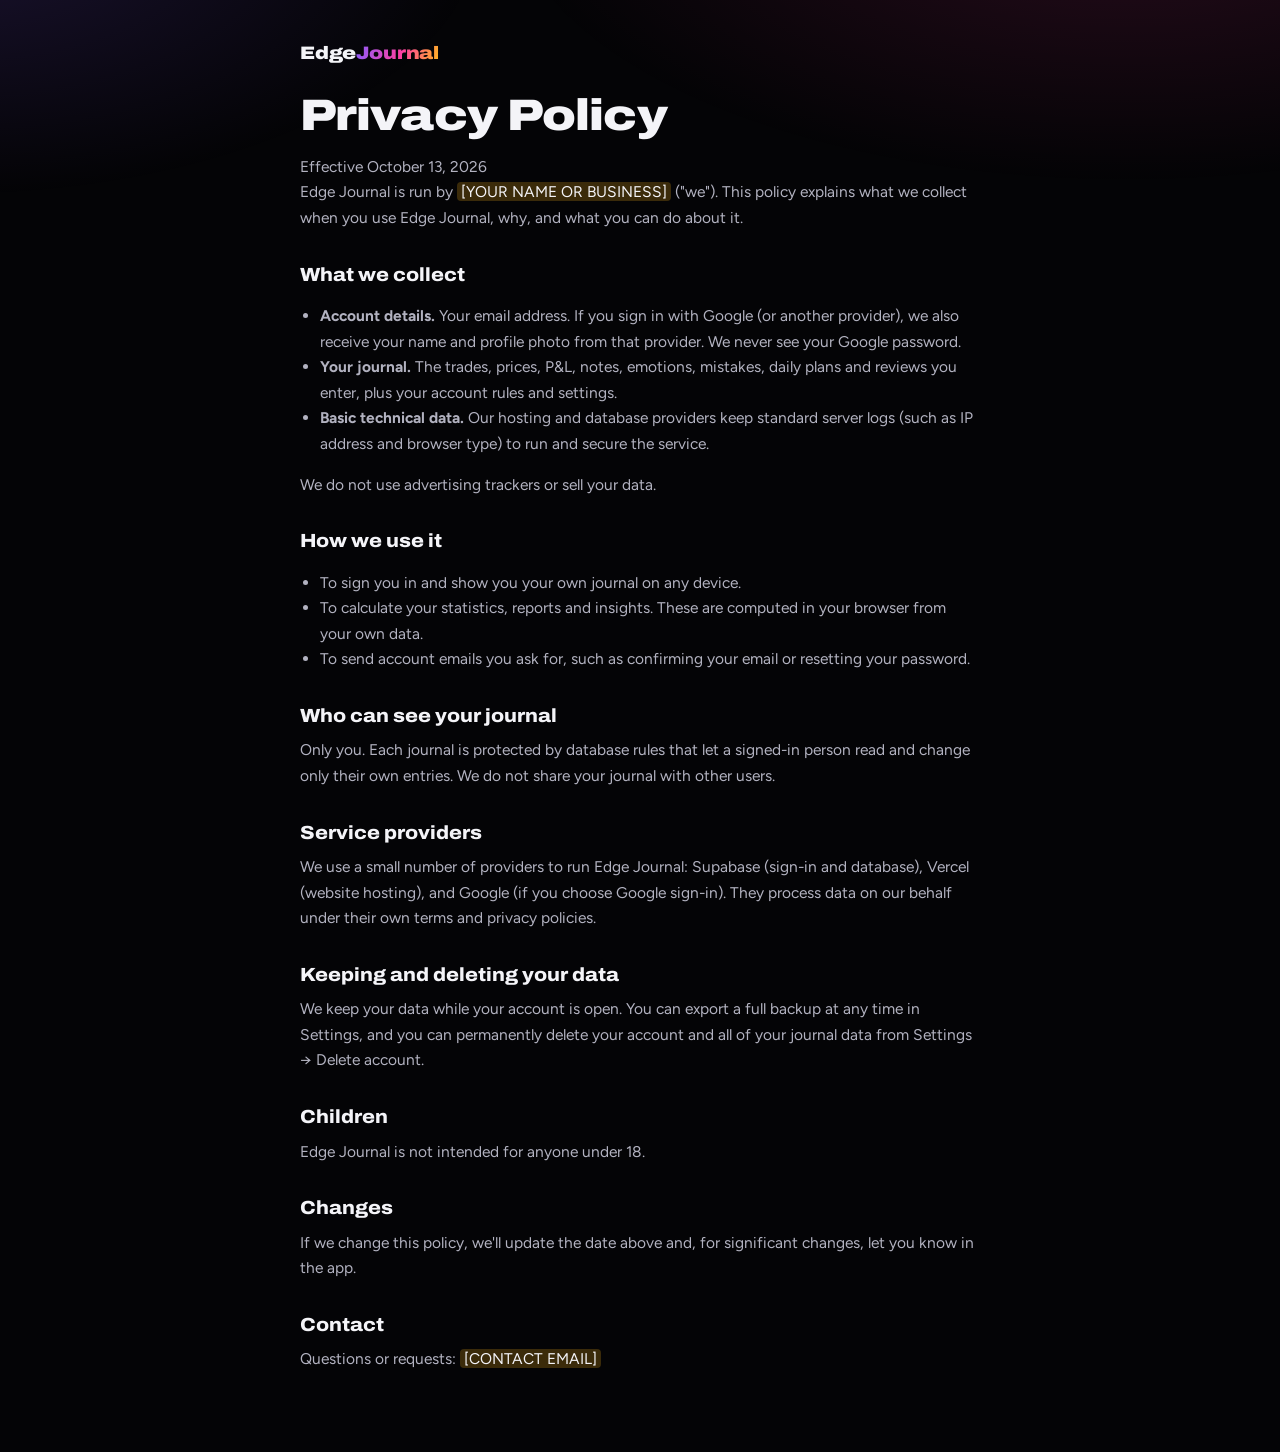
==== privacy.html @ fe60d1b6 "Add files via upload" ====
<!doctype html>
<html lang="en">
<head>
<meta charset="utf-8">
<meta name="viewport" content="width=device-width, initial-scale=1">
<title>Privacy Policy · Edge Journal</title>
<link rel="icon" href="icon.svg" type="image/svg+xml">
<link rel="stylesheet" href="https://fonts.googleapis.com/css2?family=Archivo:wdth,wght@62..125,400..900&family=Figtree:wght@400;500;600;700&display=swap">
<link rel="stylesheet" href="app.css">
<style>
.doc{max-width:720px;margin:0 auto;padding-inline:20px;padding-block:40px 80px;position:relative;z-index:1}
.doc h1{font-family:var(--f-display);font-stretch:118%;font-weight:900;font-size:clamp(30px,5vw,44px);letter-spacing:-.02em;margin:18px 0 6px}
.doc h2{font-family:var(--f-display);font-stretch:110%;font-weight:800;font-size:19px;margin:30px 0 8px}
.doc p,.doc li{color:var(--fg-2);font-size:15.5px;line-height:1.65}
.doc ul{padding-left:20px}
.doc a{color:var(--fg)}
.todo{background:color-mix(in srgb,var(--amber) 22%,transparent);color:var(--fg);padding:0 4px;border-radius:4px}
</style>
</head>
<body>
<main class="doc">
  <a class="brand" href="./" style="font-size:18px"><span>Edge<b>Journal</b></span></a>
  <h1>Privacy Policy</h1>
  <p class="hint">Effective October 13, 2026</p>

  <p>Edge Journal is run by <span class="todo">[YOUR NAME OR BUSINESS]</span> ("we"). This policy explains what we collect when you use Edge Journal, why, and what you can do about it.</p>

  <h2>What we collect</h2>
  <ul>
    <li><b>Account details.</b> Your email address. If you sign in with Google (or another provider), we also receive your name and profile photo from that provider. We never see your Google password.</li>
    <li><b>Your journal.</b> The trades, prices, P&amp;L, notes, emotions, mistakes, daily plans and reviews you enter, plus your account rules and settings.</li>
    <li><b>Basic technical data.</b> Our hosting and database providers keep standard server logs (such as IP address and browser type) to run and secure the service.</li>
  </ul>
  <p>We do not use advertising trackers or sell your data.</p>

  <h2>How we use it</h2>
  <ul>
    <li>To sign you in and show you your own journal on any device.</li>
    <li>To calculate your statistics, reports and insights. These are computed in your browser from your own data.</li>
    <li>To send account emails you ask for, such as confirming your email or resetting your password.</li>
  </ul>

  <h2>Who can see your journal</h2>
  <p>Only you. Each journal is protected by database rules that let a signed-in person read and change only their own entries. We do not share your journal with other users.</p>

  <h2>Service providers</h2>
  <p>We use a small number of providers to run Edge Journal: Supabase (sign-in and database), Vercel (website hosting), and Google (if you choose Google sign-in). They process data on our behalf under their own terms and privacy policies.</p>

  <h2>Keeping and deleting your data</h2>
  <p>We keep your data while your account is open. You can export a full backup at any time in Settings, and you can permanently delete your account and all of your journal data from Settings → Delete account.</p>

  <h2>Children</h2>
  <p>Edge Journal is not intended for anyone under 18.</p>

  <h2>Changes</h2>
  <p>If we change this policy, we'll update the date above and, for significant changes, let you know in the app.</p>

  <h2>Contact</h2>
  <p>Questions or requests: <span class="todo">[CONTACT EMAIL]</span></p>
</main>
</body>
</html>
---- app.css ----
/* Edge Journal
   Layout: sticky top bar (desktop tabs) + bottom tab bar on phones. Home = period cards that open reports → equity + account column → recent form → recent trades.
   Single dark look by choice: black ground, violet→magenta→amber brand gradient; green/red reserved for P&L polarity only. */
:root{
  color-scheme:dark;
  --bg:#040406;
  --surface:#0c0c11;
  --surface-2:#13131a;
  --surface-3:#1c1c26;
  --line:#272733;
  --line-soft:#1a1a23;
  --fg:#f4f4f8;
  --fg-2:#b2b2c0;
  --fg-3:#757585;
  --on-accent:#0a0a0f;
  --win:#1fe38d;
  --loss:#ff4b6a;
  --flat:#9c9cab;
  --violet:#8b5cff;
  --magenta:#ff3fa1;
  --amber:#ffb41f;
  --cyan:#36d7ff;
  --shadow:rgba(0,0,0,.6);
  --grad:linear-gradient(105deg,var(--violet) 0%,var(--magenta) 55%,var(--amber) 100%);
  --f-display:"Archivo","Arial Narrow","Helvetica Neue",Arial,sans-serif;
  --f-body:"Figtree",system-ui,-apple-system,"Segoe UI",Roboto,sans-serif;
  --f-mono:"JetBrains Mono",ui-monospace,SFMono-Regular,Menlo,Consolas,monospace;
  --r-sm:8px;--r:14px;--r-lg:20px;
}
*{box-sizing:border-box}
[hidden]{display:none!important}
html,body{background:var(--bg);color:var(--fg)}
body{margin:0;font-family:var(--f-body);font-size:15px;line-height:1.45;-webkit-font-smoothing:antialiased;-moz-osx-font-smoothing:grayscale;-webkit-tap-highlight-color:transparent}
img{max-width:100%}
body.locked{overflow:hidden}
body::before{content:"";position:fixed;inset:0;pointer-events:none;z-index:0;background:
  radial-gradient(56rem 26rem at 88% -12%,color-mix(in srgb,var(--magenta) 15%,transparent),transparent 70%),
  radial-gradient(48rem 24rem at -4% -8%,color-mix(in srgb,var(--violet) 17%,transparent),transparent 70%)}
#app,#auth,#boot{position:relative;z-index:1}
a{color:var(--cyan)}
button{font:inherit}
:focus-visible{outline:2px solid var(--cyan);outline-offset:2px}
h1,h2,h3{margin:0}
p{margin:0}

/* ---------- type ---------- */
.eyebrow{font-family:var(--f-mono);font-size:11px;font-weight:500;letter-spacing:.09em;text-transform:uppercase;color:var(--fg-3)}
.h1{font-family:var(--f-display);font-stretch:118%;font-weight:900;font-size:clamp(26px,4vw,36px);letter-spacing:-.02em;line-height:1.05;text-wrap:balance}
.h2{font-family:var(--f-display);font-stretch:112%;font-weight:800;font-size:20px;letter-spacing:-.01em;line-height:1.15;margin-top:4px;text-wrap:balance}
.h3{font-family:var(--f-display);font-stretch:108%;font-weight:800;font-size:16px;letter-spacing:-.005em;line-height:1.2;margin-top:3px}
.muted{color:var(--fg-3);font-weight:500}
.num{font-family:var(--f-display);font-stretch:108%;font-weight:800;font-variant-numeric:tabular-nums;letter-spacing:-.015em}
.big{font-size:28px;line-height:1}
.huge{font-size:clamp(40px,8vw,60px);line-height:1}
.pos{color:var(--win)}.neg{color:var(--loss)}.flat{color:var(--fg-2)}
.small{font-size:13px;color:var(--fg-2)}
.hint{font-size:12.5px;color:var(--fg-3);line-height:1.4}
.link{color:var(--fg-2);font-weight:700;font-size:13px;text-decoration:none;white-space:nowrap}
.link:hover{color:var(--fg)}
.link::after{content:" →"}

/* ---------- top bar ---------- */
.topbar{position:sticky;top:env(safe-area-inset-top,0px);z-index:40;background:color-mix(in srgb,var(--bg) 80%,transparent);-webkit-backdrop-filter:saturate(1.4) blur(16px);backdrop-filter:saturate(1.4) blur(16px);border-bottom:1px solid var(--line-soft)}
.site .topbar{top:0;padding-top:env(safe-area-inset-top,0px)}
.topbar-in{max-width:1280px;margin:0 auto;padding-inline:16px;display:grid;grid-template-columns:auto minmax(0,1fr) auto;align-items:center;gap:16px;min-height:62px}
.brand{display:flex;align-items:center;gap:10px;color:var(--fg);text-decoration:none;font-family:var(--f-display);font-stretch:120%;font-weight:900;font-size:19px;letter-spacing:-.01em;white-space:nowrap}
.brand b{background:var(--grad);-webkit-background-clip:text;background-clip:text;color:transparent;font-weight:900}
.tabs{display:flex;gap:2px;justify-content:center;min-width:0}
.tab{display:inline-flex;align-items:center;gap:7px;color:var(--fg-3);font-weight:700;font-size:14px;padding:9px 13px;border-radius:999px;white-space:nowrap;position:relative;text-decoration:none;transition:color .15s,background .15s}
.tab svg{width:17px;height:17px;flex:none}
.tab:hover{color:var(--fg)}
.tab[aria-current="page"]{color:var(--fg);background:var(--surface-2)}
.tab[aria-current="page"]::after{content:"";position:absolute;left:13px;right:13px;bottom:3px;height:2px;border-radius:2px;background:var(--grad)}
.top-actions{display:flex;align-items:center;gap:10px}
.sync{display:inline-flex;align-items:center;gap:7px;font-size:12px;color:var(--fg-3);white-space:nowrap}
.sync i{width:7px;height:7px;border-radius:50%;background:var(--fg-3);flex:none}
.sync.cloud i{background:var(--win);box-shadow:0 0 0 3px color-mix(in srgb,var(--win) 22%,transparent)}
.sync.local i{background:var(--amber)}
.sync.sample i{background:var(--violet)}
.sync.err i{background:var(--loss)}
.acct{position:relative}
.acct-btn{appearance:none;width:38px;height:38px;border-radius:50%;padding:0;border:1px solid var(--line);background:var(--surface-2);color:var(--fg-2);cursor:pointer;display:grid;place-items:center;overflow:hidden}
.acct-btn img{width:100%;height:100%;object-fit:cover}
.acct-btn svg{width:18px;height:18px}
.acct-btn:hover{border-color:color-mix(in srgb,var(--fg) 25%,var(--line))}
.menu{position:absolute;right:0;top:calc(100% + 8px);width:260px;background:var(--surface-2);border:1px solid var(--line);border-radius:16px;padding:8px;box-shadow:0 24px 50px -16px var(--shadow);z-index:70}
.menu-who{display:flex;gap:10px;align-items:center;padding:8px 8px 12px;border-bottom:1px solid var(--line-soft);margin-bottom:6px;min-width:0}
.menu-who img{width:36px;height:36px;border-radius:50%;flex:none}
.menu-who div{min-width:0}
.menu-who b{display:block;font-size:14px;overflow-wrap:anywhere}
.menu-who span{display:block;font-size:12px;color:var(--fg-3);overflow-wrap:anywhere}
.menu-item{appearance:none;display:flex;align-items:center;gap:10px;width:100%;text-align:left;padding:10px;border-radius:10px;border:0;background:transparent;color:var(--fg);font-weight:600;font-size:14px;cursor:pointer;text-decoration:none}
.menu-item:hover{background:var(--surface-3)}
.menu-item svg{width:17px;height:17px;color:var(--fg-3)}
.menu-item.danger{color:var(--loss)}
@media (max-width:1120px){.tab svg{display:none}.sync span{display:none}}
@media (max-width:900px){
  .topbar-in{grid-template-columns:minmax(0,1fr) auto}
  .tabs{display:none}
  #btnLog{display:none}
}

/* ---------- bottom nav (phones) ---------- */
.bottom-nav{display:none}
@media (max-width:900px){
  .bottom-nav{display:grid;grid-template-columns:repeat(5,minmax(0,1fr));position:fixed;left:0;right:0;bottom:0;z-index:45;background:color-mix(in srgb,var(--surface) 90%,transparent);-webkit-backdrop-filter:blur(18px);backdrop-filter:blur(18px);border-top:1px solid var(--line-soft);padding:6px 4px calc(6px + env(safe-area-inset-bottom,0px))}
  .bnav{display:flex;flex-direction:column;align-items:center;gap:3px;padding:4px 0 2px;color:var(--fg-3);text-decoration:none;font-size:11px;font-weight:700;letter-spacing:.01em;min-width:0}
  .bnav .ico{display:grid;place-items:center;width:52px;height:30px;border-radius:999px;transition:background .15s}
  .bnav svg{width:21px;height:21px}
  .bnav[aria-current="page"]{color:var(--fg)}
  .bnav[aria-current="page"] .ico{background:color-mix(in srgb,var(--violet) 26%,transparent)}
}

/* ---------- buttons ---------- */
.btn{appearance:none;display:inline-flex;align-items:center;justify-content:center;gap:8px;border:1px solid var(--line);background:var(--surface-2);color:var(--fg);font-weight:700;font-size:14px;line-height:1;padding:11px 15px;border-radius:999px;cursor:pointer;transition:background .15s,border-color .15s,transform .1s,filter .15s;white-space:nowrap;text-decoration:none}
.btn:hover{background:var(--surface-3);border-color:color-mix(in srgb,var(--fg) 18%,var(--line))}
.btn:active{transform:translateY(1px)}
.btn:disabled,.btn[aria-disabled="true"]{opacity:.45;cursor:not-allowed;pointer-events:none}
.btn-primary{background:var(--grad);border-color:transparent;color:var(--on-accent);font-weight:800}
.btn-primary:hover{background:var(--grad);border-color:transparent;filter:brightness(1.1) saturate(1.1)}
.btn-ghost{background:transparent;border-color:transparent;color:var(--fg-2)}
.btn-ghost:hover{background:var(--surface-2)}
.btn-danger{color:var(--loss);border-color:color-mix(in srgb,var(--loss) 40%,var(--line));background:transparent}
.btn-danger:hover{background:color-mix(in srgb,var(--loss) 12%,transparent)}
.btn-sm{padding:8px 12px;font-size:13px}
.btn-block{width:100%}
.icon-btn{appearance:none;width:38px;height:38px;border-radius:50%;display:grid;place-items:center;background:var(--surface-2);border:1px solid var(--line);color:var(--fg-2);cursor:pointer;font-size:20px;line-height:1;flex:none;text-decoration:none}
.icon-btn:hover{color:var(--fg);background:var(--surface-3)}
.icon-btn[aria-disabled="true"]{opacity:.35;pointer-events:none}
.row{display:flex;flex-wrap:wrap;gap:8px;align-items:center}

/* ---------- page ---------- */
.wrap{max-width:1280px;margin:0 auto;padding-inline:16px;padding-block:18px 110px}
@media (min-width:760px){.wrap{padding-inline:24px}.topbar-in{padding-inline:24px}}
@media (max-width:900px){.wrap{padding-bottom:calc(150px + env(safe-area-inset-bottom,0px))}}
.view{display:grid;gap:16px;min-width:0}
.card{background:var(--surface);border:1px solid var(--line-soft);border-radius:var(--r-lg);padding:18px;min-width:0}
.card-head{display:flex;justify-content:space-between;align-items:flex-start;gap:8px 12px;margin-bottom:14px;flex-wrap:wrap}
.card-head>div{min-width:0}
.gborder{background:linear-gradient(var(--surface),var(--surface)) padding-box,var(--grad) border-box;border:1px solid transparent}
.view-head{display:flex;justify-content:space-between;align-items:flex-end;gap:12px;flex-wrap:wrap;padding-top:6px}

/* banner */
.preview-banner{display:flex;gap:16px;align-items:center;justify-content:space-between;flex-wrap:wrap;padding:14px 16px;border-radius:var(--r);margin-bottom:16px;background:linear-gradient(var(--surface-2),var(--surface-2)) padding-box,var(--grad) border-box;border:1px solid transparent}
.preview-banner p{font-size:14px;color:var(--fg-2);margin-top:3px;max-width:68ch}

/* home */
.greet{display:flex;justify-content:space-between;align-items:flex-end;gap:12px;flex-wrap:wrap;padding-top:4px}
.period-strip{display:grid;grid-template-columns:repeat(5,minmax(0,1fr));gap:12px}
.pcard{display:flex;flex-direction:column;gap:6px;padding:15px 16px 13px;border-radius:var(--r-lg);background:var(--surface);border:1px solid var(--line-soft);color:var(--fg);text-decoration:none;min-width:0;transition:border-color .15s,transform .15s,background .15s}
.pcard:hover{border-color:transparent;transform:translateY(-2px);background:linear-gradient(color-mix(in srgb,var(--violet) 7%,var(--surface)),var(--surface)) padding-box,var(--grad) border-box}
.pcard-top{display:flex;justify-content:space-between;gap:2px 8px;align-items:baseline;flex-wrap:wrap}
.pcard-sub{font-size:12px;color:var(--fg-3);white-space:nowrap}
.pcard .pnl{font-size:clamp(22px,2.4vw,30px);line-height:1.05;margin-top:2px}
.pcard-meta{font-size:12.5px;color:var(--fg-2)}
.pcard-go{display:flex;justify-content:space-between;align-items:center;font-size:12px;font-weight:700;color:var(--fg-3);margin-top:2px}
.pcard:hover .pcard-go{color:var(--fg)}
.mini{display:block;width:100%;height:24px;margin-top:4px}
@media (max-width:1000px){.period-strip{grid-template-columns:repeat(2,minmax(0,1fr))}.pcard:last-child{grid-column:1/-1}}
.dash-grid{display:grid;grid-template-columns:minmax(0,1fr) 350px;gap:16px;align-items:start}
.col{display:grid;gap:16px;min-width:0}
@media (max-width:1000px){.dash-grid{grid-template-columns:minmax(0,1fr)}}

/* stats */
.stat-grid{display:grid;grid-template-columns:repeat(4,minmax(0,1fr));gap:1px;background:var(--line-soft);border-radius:var(--r);overflow:hidden;margin:0}
.stat{background:var(--surface);padding:12px 14px;display:flex;flex-direction:column;gap:5px;min-width:0}
.stat dt{font-size:12px;color:var(--fg-3);font-weight:600}
.stat dd{margin:0;font-size:19px;line-height:1.1}
.stat dd small{font-family:var(--f-body);font-weight:600;font-size:12px;color:var(--fg-3);letter-spacing:0}
.wl{display:flex;height:4px;border-radius:4px;overflow:hidden;background:var(--surface-3);margin-top:3px}
.wl i{display:block;height:100%}
@media (max-width:640px){.stat-grid{grid-template-columns:repeat(2,minmax(0,1fr))}}

/* meters */
.meters{display:grid;gap:14px}
.meter{display:grid;gap:6px}
.meter-top{display:flex;justify-content:space-between;gap:8px;font-size:13px;color:var(--fg-2)}
.meter-top b{color:var(--fg);font-weight:700;font-variant-numeric:tabular-nums}
.meter-track{height:8px;border-radius:99px;background:var(--surface-3);overflow:hidden}
.meter-fill{height:100%;border-radius:99px;background:var(--grad);transition:width .6s cubic-bezier(.2,.8,.2,1)}
.meter-fill.good{background:var(--win)}.meter-fill.warn{background:var(--amber)}.meter-fill.bad{background:var(--loss)}
.acct-bal{display:flex;align-items:baseline;gap:10px;flex-wrap:wrap;margin-bottom:16px}

/* projection */
.proj-head{font-family:var(--f-display);font-stretch:112%;font-weight:900;font-size:24px;line-height:1.1;letter-spacing:-.015em}
.proj-head em{font-style:normal;background:var(--grad);-webkit-background-clip:text;background-clip:text;color:transparent}
.kv{display:grid;grid-template-columns:minmax(0,1fr) auto;gap:8px 12px;margin:14px 0 0;font-size:13.5px}
.kv dt{color:var(--fg-2);min-width:0}
.kv dd{margin:0;text-align:right;font-weight:700;font-variant-numeric:tabular-nums}

/* hit-rate chips */
.hits{display:flex;flex-wrap:wrap;gap:8px}
.hit{display:flex;flex-direction:column;gap:2px;padding:8px 12px;border-radius:12px;background:var(--surface-2);border:1px solid var(--line-soft);min-width:84px}
.hit .k{font-family:var(--f-mono);font-size:11px;color:var(--fg-3);letter-spacing:.05em}
.hit .v{font-size:19px;line-height:1.05}
.hit .s{font-size:11.5px;color:var(--fg-3)}
.hit.good{border-color:color-mix(in srgb,var(--win) 45%,transparent);background:color-mix(in srgb,var(--win) 9%,var(--surface-2))}
.hit.good .v{color:var(--win)}
.hit.bad{border-color:color-mix(in srgb,var(--loss) 45%,transparent);background:color-mix(in srgb,var(--loss) 9%,var(--surface-2))}
.hit.bad .v{color:var(--loss)}

/* charts */
.chart{position:relative;width:100%;min-width:0;touch-action:pan-y}
.chart.pickable{cursor:pointer}
.chart svg{display:block;overflow:visible}
.chart text{font-family:var(--f-mono);font-size:10.5px}
.chart-empty{display:grid;place-items:center;height:100%;min-height:150px;color:var(--fg-3);font-size:14px;text-align:center;border:1px dashed var(--line);border-radius:var(--r);padding:16px}

/* breakdown rows */
.brows{display:grid}
.brow{display:grid;grid-template-columns:minmax(0,1.15fr) minmax(0,1.3fr) minmax(76px,auto);align-items:center;gap:12px;padding:8px 0;border-top:1px solid var(--line-soft)}
.brow:first-child{border-top:0}
.brow-l{min-width:0;font-weight:700;font-size:14px;line-height:1.25;overflow-wrap:anywhere}
.brow-l small{display:block;font-weight:500;font-size:12px;color:var(--fg-3);margin-top:1px}
.dbar{position:relative;height:10px}
.dbar::before{content:"";position:absolute;left:50%;top:-4px;bottom:-4px;width:1px;background:var(--line)}
.dbar i{position:absolute;top:0;bottom:0}
.dbar i.pos{left:50%;background:var(--win);border-radius:0 4px 4px 0}
.dbar i.neg{right:50%;background:var(--loss);border-radius:4px 0 0 4px}
.brow-v{text-align:right;font-size:15px}
.empty-note{color:var(--fg-3);font-size:14px;padding:12px 0}

/* trade rows */
.tlist{display:grid;gap:6px}
.trow{appearance:none;width:100%;text-align:left;display:grid;grid-template-columns:82px 118px minmax(0,1fr) 72px 108px;grid-template-areas:"date sym setup r pnl";align-items:center;gap:12px;padding:11px 14px;border-radius:12px;background:var(--surface-2);border:1px solid transparent;color:var(--fg);cursor:pointer;transition:border-color .15s,background .15s}
.trow:hover{border-color:var(--line);background:var(--surface-3)}
.trow .c-date{grid-area:date;display:flex;flex-direction:column;font-size:13px;font-weight:700}
.trow .c-date small,.trow .c-setup small{font-weight:500;color:var(--fg-3);font-size:12px}
.trow .c-sym{grid-area:sym;display:flex;align-items:center;gap:8px;font-family:var(--f-display);font-stretch:110%;font-weight:800;font-size:15px}
.trow .c-setup{grid-area:setup;display:flex;flex-direction:column;min-width:0;font-size:13.5px;font-weight:600}
.trow .c-setup span,.trow .c-setup small{overflow-wrap:anywhere}
.trow .c-r{grid-area:r;text-align:right;font-size:13px;color:var(--fg-2);font-variant-numeric:tabular-nums;font-weight:600}
.trow .c-pnl{grid-area:pnl;text-align:right;font-size:17px}
@media (max-width:640px){
  .trow{grid-template-columns:minmax(0,1fr) auto;grid-template-areas:"sym pnl" "date r" "setup setup";row-gap:4px}
  .trow .c-date{flex-direction:row;gap:6px;font-weight:600;color:var(--fg-2)}
}
.side{font-family:var(--f-body);font-stretch:100%;font-size:11px;font-weight:800;letter-spacing:.04em;text-transform:uppercase;padding:3px 7px;border-radius:6px}
.side.long{color:var(--win);background:color-mix(in srgb,var(--win) 13%,transparent)}
.side.short{color:var(--loss);background:color-mix(in srgb,var(--loss) 13%,transparent)}
.pill{display:inline-flex;align-items:center;gap:6px;padding:4px 10px;border-radius:999px;background:var(--surface-3);border:1px solid var(--line);font-size:12.5px;font-weight:700;color:var(--fg-2);white-space:nowrap}
.pill.good{color:var(--win);border-color:color-mix(in srgb,var(--win) 40%,transparent)}
.pill.bad{color:var(--loss);border-color:color-mix(in srgb,var(--loss) 40%,transparent)}
.pill.mid{color:var(--amber);border-color:color-mix(in srgb,var(--amber) 40%,transparent)}
.pill button{appearance:none;border:0;background:transparent;color:var(--fg-3);font-size:15px;line-height:1;padding:0 0 0 2px;cursor:pointer}
.grade{display:inline-grid;place-items:center;width:30px;height:30px;border-radius:9px;font-family:var(--f-display);font-weight:900;font-size:15px;color:var(--on-accent);flex:none}
.g-A{background:var(--win)}.g-B{background:color-mix(in srgb,var(--win) 55%,var(--amber))}.g-C{background:var(--amber)}.g-D{background:color-mix(in srgb,var(--amber) 45%,var(--loss))}.g-F{background:var(--loss)}.g-none{background:var(--surface-3);color:var(--fg-3)}

/* chips */
.chips{display:flex;flex-wrap:wrap;gap:6px}
.chip{appearance:none;border:1px solid var(--line);background:var(--surface-2);color:var(--fg-2);border-radius:999px;padding:7px 12px;font-size:13px;font-weight:600;line-height:1.1;cursor:pointer;text-decoration:none;transition:background .12s,border-color .12s,color .12s}
button.chip:hover,a.chip:hover{color:var(--fg);border-color:color-mix(in srgb,var(--fg) 25%,var(--line))}
.chip[aria-pressed="true"],.chip.on{color:var(--fg);border-color:var(--violet);background:color-mix(in srgb,var(--violet) 24%,var(--surface-2))}
.chip.good[aria-pressed="true"],.chip.good.on{border-color:var(--win);background:color-mix(in srgb,var(--win) 18%,var(--surface-2))}
.chip.bad[aria-pressed="true"],.chip.bad.on{border-color:var(--loss);background:color-mix(in srgb,var(--loss) 18%,var(--surface-2))}
span.chip{cursor:default}
.chips.sq .chip{min-width:40px;text-align:center;padding-inline:0;border-radius:10px}
.seg{display:inline-flex;flex-wrap:wrap;gap:3px;padding:3px;border-radius:999px;background:var(--surface-2);border:1px solid var(--line-soft)}
.seg .chip{border-color:transparent;background:transparent}
.seg .chip[aria-pressed="true"],.seg .chip[aria-current="page"]{background:var(--surface-3);border-color:var(--line);color:var(--fg)}

/* forms */
input,select,textarea{font:inherit;font-size:16px;color:var(--fg);background:var(--bg);border:1px solid var(--line);border-radius:10px;padding:10px 12px;width:100%;min-width:0}
input[type="checkbox"]{width:auto;accent-color:var(--magenta)}
input:focus,select:focus,textarea:focus{outline:none;border-color:var(--violet);box-shadow:0 0 0 3px color-mix(in srgb,var(--violet) 30%,transparent)}
input::placeholder,textarea::placeholder{color:var(--fg-3)}
textarea{min-height:88px;resize:vertical;line-height:1.5}
.field{display:grid;gap:7px;min-width:0;align-content:start}
.field>label,.lbl{font-size:13px;font-weight:700;color:var(--fg-2)}
.frow{display:grid;grid-template-columns:repeat(auto-fit,minmax(128px,1fr));gap:12px}
.fsec{display:grid;gap:18px;padding-bottom:26px;margin-bottom:24px;border-bottom:1px solid var(--line-soft);scroll-margin-top:12px}
.fsec:last-child{border-bottom:0;margin-bottom:0}
.fsec-title{display:flex;align-items:baseline;gap:10px}
.fsec-title .step{font-family:var(--f-mono);font-size:12px;font-weight:600;background:var(--grad);-webkit-background-clip:text;background-clip:text;color:transparent}
.fsec-title p{font-size:13px;color:var(--fg-3);margin-top:2px}
.form-err{color:var(--loss);font-size:13.5px;font-weight:600}
.form-ok{color:var(--win);font-size:13.5px;font-weight:600}
fieldset{border:0;margin:0;padding:0;min-width:0}
fieldset:disabled{opacity:.75}

/* sheet */
.overlay{position:fixed;inset:0;z-index:60;background:color-mix(in srgb,var(--bg) 70%,transparent);display:flex;justify-content:flex-end;opacity:0;transition:opacity .2s}
.overlay.open{opacity:1}
.sheet{width:min(560px,100%);height:100%;background:var(--surface);border-left:1px solid var(--line);display:flex;flex-direction:column;transform:translateX(28px);transition:transform .28s cubic-bezier(.2,.8,.2,1);padding-top:env(safe-area-inset-top,0px);box-shadow:-30px 0 60px -20px var(--shadow)}
.sheet.lg{width:min(780px,100%)}
.overlay.open .sheet{transform:none}
.sheet-head{display:flex;align-items:flex-start;justify-content:space-between;gap:12px;padding:18px 20px 14px;border-bottom:1px solid var(--line-soft)}
.sheet-head>div{min-width:0}
.stepnav{display:flex;gap:6px;overflow-x:auto;padding:10px 20px;border-bottom:1px solid var(--line-soft);scrollbar-width:none}
.stepnav::-webkit-scrollbar{display:none}
.sheet-body{flex:1;overflow-y:auto;padding:20px;overscroll-behavior:contain}
.sheet-foot{padding:14px 20px calc(14px + env(safe-area-inset-bottom,0px));border-top:1px solid var(--line-soft);display:flex;gap:10px;align-items:center;justify-content:flex-end;flex-wrap:wrap;background:var(--surface)}
.calc{display:flex;gap:6px 14px;margin-right:auto;flex-wrap:wrap;font-size:13px;color:var(--fg-2);font-variant-numeric:tabular-nums;min-width:0}
.calc b{color:var(--fg)}
@media (max-width:640px){
  .overlay{align-items:flex-end}
  .sheet,.sheet.lg{height:94%;width:100%;border-radius:20px 20px 0 0;border-left:0;border-top:1px solid var(--line);transform:translateY(36px)}
}

/* detail */
.detail-hero{display:flex;align-items:center;justify-content:space-between;gap:12px;flex-wrap:wrap;margin-bottom:18px}
.facts{display:grid;grid-template-columns:repeat(3,minmax(0,1fr));gap:1px;background:var(--line-soft);border-radius:var(--r);overflow:hidden;margin:0 0 20px}
.facts div{background:var(--surface-2);padding:10px 12px;min-width:0}
.facts dt{font-size:11.5px;color:var(--fg-3);font-weight:600}
.facts dd{margin:3px 0 0;font-weight:700;font-variant-numeric:tabular-nums;overflow-wrap:anywhere}
@media (max-width:520px){.facts{grid-template-columns:repeat(2,minmax(0,1fr))}}
.dsec{display:grid;gap:10px;padding:16px 0;border-top:1px solid var(--line-soft)}
.quote{font-size:15px;line-height:1.55;color:var(--fg);white-space:pre-wrap;overflow-wrap:anywhere;max-width:68ch}
.qlabel{font-size:12.5px;font-weight:700;color:var(--fg-3);margin-bottom:3px}
.dots{display:inline-flex;gap:4px;vertical-align:middle}
.dots i{width:10px;height:10px;border-radius:3px;background:var(--surface-3)}
.dots i.on{background:var(--grad)}

/* reports */
.rep-head{display:flex;justify-content:space-between;align-items:flex-end;gap:14px;flex-wrap:wrap;padding-top:4px}
.rep-title{min-width:0}
.rep-ctrls{display:flex;gap:10px;align-items:center;flex-wrap:wrap}
.rep-hero{display:grid;grid-template-columns:minmax(220px,auto) minmax(0,1fr);gap:20px 32px;align-items:center}
.rep-pnl{display:grid;gap:10px;justify-items:start}
.kpis{display:grid;grid-template-columns:repeat(4,minmax(0,1fr));gap:16px 18px;margin:0}
.kpis div{min-width:0}
.kpis dt{font-size:12px;color:var(--fg-3);font-weight:600}
.kpis dd{margin:4px 0 0;font-size:19px;line-height:1.1}
.kpis dd small{font-family:var(--f-body);font-weight:600;font-size:12px;color:var(--fg-3);letter-spacing:0}
.rep-charts{display:grid;grid-template-columns:minmax(0,1.25fr) minmax(0,1fr);gap:16px}
.rep-grid2{display:grid;grid-template-columns:repeat(2,minmax(0,1fr));gap:16px;align-items:start}
.rep-grid3{display:grid;grid-template-columns:repeat(3,minmax(0,1fr));gap:16px;align-items:start}
@media (max-width:1000px){.rep-charts,.rep-grid2,.rep-grid3{grid-template-columns:minmax(0,1fr)}.rep-hero{grid-template-columns:minmax(0,1fr)}}
@media (max-width:560px){.kpis{grid-template-columns:repeat(2,minmax(0,1fr))}}
.jlist{display:grid;gap:6px}
.jrow{display:grid;grid-template-columns:86px minmax(0,1fr) auto;gap:12px;align-items:center;padding:10px 12px;border-radius:12px;background:var(--surface-2);color:var(--fg);text-decoration:none;border:1px solid transparent}
.jrow:hover{border-color:var(--line)}
.jrow b{font-size:13px}
.jrow p{font-size:13.5px;color:var(--fg-2);overflow-wrap:anywhere}
.jblock{display:grid;gap:10px;padding:12px 0;border-top:1px solid var(--line-soft)}
.jblock:first-of-type{border-top:0;padding-top:0}

/* calendar */
.cal-head{display:flex;align-items:center;justify-content:space-between;gap:12px;flex-wrap:wrap;margin-bottom:14px}
.cal-nav{display:flex;align-items:center;gap:8px;min-width:0}
.cal-month{font-family:var(--f-display);font-stretch:118%;font-weight:900;font-size:clamp(22px,3vw,30px);letter-spacing:-.02em;min-width:0}
.mstats{display:flex;flex-wrap:wrap;gap:8px 22px;margin-bottom:16px}
.mstat{display:flex;flex-direction:column;gap:2px}
.mstat span{font-size:12px;color:var(--fg-3);font-weight:600}
.mstat b{font-size:18px}
.cal{display:grid;grid-template-columns:repeat(7,minmax(0,1fr)) minmax(0,1.05fr);gap:6px}
.cal-h{font-family:var(--f-mono);font-size:11px;letter-spacing:.08em;text-transform:uppercase;color:var(--fg-3);padding:2px 8px}
.cday{text-align:left;min-height:98px;border-radius:12px;border:1px solid var(--line-soft);background:var(--surface);color:var(--fg);padding:8px 9px;display:flex;flex-direction:column;gap:3px;min-width:0;position:relative;text-decoration:none;transition:transform .12s,border-color .12s}
.cday:hover{transform:translateY(-1px);border-color:var(--line)}
.cday.pos{background:color-mix(in srgb,var(--win) var(--t,14%),var(--surface));border-color:color-mix(in srgb,var(--win) 45%,transparent)}
.cday.neg{background:color-mix(in srgb,var(--loss) var(--t,14%),var(--surface));border-color:color-mix(in srgb,var(--loss) 45%,transparent)}
.cday.wkend{background:color-mix(in srgb,var(--surface) 55%,var(--bg))}
.cday.wkend.pos{background:color-mix(in srgb,var(--win) var(--t,14%),var(--surface))}
.cday.wkend.neg{background:color-mix(in srgb,var(--loss) var(--t,14%),var(--surface))}
.cday-n{font-size:12.5px;font-weight:700;color:var(--fg-2);align-self:flex-start}
.cday.today .cday-n{background:var(--grad);color:var(--on-accent);border-radius:999px;padding:0 7px}
.cday-pnl{font-size:17px;line-height:1.1;margin-top:auto;color:var(--fg)}
.cday-meta{font-size:11.5px;color:var(--fg-2)}
.cday-j{position:absolute;top:9px;right:9px;width:7px;height:7px;border-radius:50%;background:var(--amber)}
.cpad{min-height:98px}
.cweek{border-radius:12px;background:var(--surface-2);border:1px solid var(--line-soft);padding:8px 10px;display:flex;flex-direction:column;justify-content:center;gap:3px;min-width:0;color:var(--fg);text-decoration:none}
a.cweek:hover{border-color:var(--line)}
.cweek span{font-size:11.5px;color:var(--fg-3);font-weight:600}
.cweek b{font-size:17px}
.week-list{display:none;gap:6px;margin-top:12px}
.wl-row{display:grid;grid-template-columns:minmax(0,1fr) auto auto;gap:12px;align-items:center;padding:10px 12px;border-radius:12px;background:var(--surface-2);font-size:13.5px;color:var(--fg);text-decoration:none}
.wl-row span{color:var(--fg-2)}
.legend{display:flex;gap:16px;flex-wrap:wrap;font-size:12px;color:var(--fg-3);margin-top:12px;align-items:center}
.legend i{display:inline-block;width:10px;height:10px;border-radius:3px;margin-right:6px;vertical-align:-1px}
@media (max-width:760px){
  .cal{grid-template-columns:repeat(7,minmax(0,1fr));gap:4px}
  .cweek,.cal-h.wk{display:none}
  .cday,.cpad{min-height:60px}
  .cday{padding:5px 5px 6px;border-radius:9px}
  .cday-meta{display:none}
  .cday-pnl{font-size:11.5px;letter-spacing:-.03em}
  .cday-n{font-size:11px}
  .cday-j{top:6px;right:6px;width:6px;height:6px}
  .cal-h{padding:2px;text-align:center;font-size:10px}
  .week-list{display:grid}
}
.year-strip{display:grid;grid-template-columns:repeat(12,minmax(0,1fr));gap:6px}
.ym{appearance:none;display:flex;flex-direction:column;gap:4px;padding:10px 8px;border-radius:12px;border:1px solid var(--line-soft);background:var(--surface-2);color:var(--fg);cursor:pointer;text-align:left;min-width:0;text-decoration:none}
.ym:hover{border-color:var(--line)}
.ym[aria-current="true"]{background:linear-gradient(var(--surface-2),var(--surface-2)) padding-box,var(--grad) border-box;border-color:transparent}
.ym span{font-size:11.5px;color:var(--fg-3);font-weight:700;text-transform:uppercase;letter-spacing:.06em}
.ym b{font-size:14px}
.ym i{display:block;height:4px;border-radius:3px;background:var(--surface-3)}
.ym i.pos{background:var(--win)}.ym i.neg{background:var(--loss)}
@media (max-width:900px){.year-strip{grid-template-columns:repeat(6,minmax(0,1fr))}}
@media (max-width:460px){.year-strip{grid-template-columns:repeat(4,minmax(0,1fr))}}

/* trades view */
.filters{display:grid;grid-template-columns:minmax(0,2fr) repeat(5,minmax(0,1fr));gap:8px}
@media (max-width:1000px){.filters{grid-template-columns:repeat(3,minmax(0,1fr))}.filters .f-q{grid-column:1/-1}}
@media (max-width:520px){.filters{grid-template-columns:repeat(2,minmax(0,1fr))}}
.sumline{display:flex;flex-wrap:wrap;gap:8px 20px;align-items:baseline;font-size:14px;color:var(--fg-2);margin:4px 0 2px}
.sumline b{color:var(--fg)}

/* mindset */
.takeaways{display:grid;gap:10px;margin:0;padding:0;list-style:none}
.takeaways li{display:grid;grid-template-columns:auto minmax(0,1fr);gap:12px;align-items:start;font-size:15px;line-height:1.5;max-width:80ch}
.takeaways li i{width:9px;height:9px;border-radius:50%;margin-top:7px;background:var(--violet)}
.takeaways li i.pos{background:var(--win)}.takeaways li i.neg{background:var(--loss)}
.mind-grid{display:grid;grid-template-columns:repeat(2,minmax(0,1fr));gap:16px}
@media (max-width:860px){.mind-grid{grid-template-columns:minmax(0,1fr)}}
.lessons{display:grid;gap:10px}
.lesson{padding:12px 14px;border-radius:12px;background:var(--surface-2);border-left:3px solid var(--magenta)}
.lesson p{font-size:14.5px;line-height:1.5;overflow-wrap:anywhere}
.lesson small{display:block;color:var(--fg-3);font-size:12px;margin-top:4px}
.bigstat{display:flex;align-items:baseline;gap:10px;flex-wrap:wrap;margin-bottom:12px}

/* settings */
.set-grid{display:grid;grid-template-columns:repeat(2,minmax(0,1fr));gap:16px;align-items:start}
@media (max-width:860px){.set-grid{grid-template-columns:minmax(0,1fr)}}
.inst-table{width:100%;border-collapse:collapse;font-size:14px}
.inst-wrap{overflow-x:auto}
.inst-table th{font-size:11.5px;font-weight:700;color:var(--fg-3);text-align:left;padding:6px;white-space:nowrap}
.inst-table td{padding:5px 6px;border-top:1px solid var(--line-soft);vertical-align:middle}
.inst-table input{padding:7px 9px;font-size:14px}
.inst-table .sym{font-family:var(--f-display);font-weight:800;font-stretch:110%}
.chip .x{margin-left:6px;color:var(--fg-3);font-weight:800}
.who{display:flex;gap:14px;align-items:center;min-width:0}
.who img{width:52px;height:52px;border-radius:50%;flex:none;background:var(--surface-3)}
.who div{min-width:0}
.who b{display:block;font-size:16px;overflow-wrap:anywhere}
.who span{display:block;font-size:13px;color:var(--fg-2);overflow-wrap:anywhere}

/* misc */
.welcome{display:flex;flex-wrap:wrap;gap:16px;align-items:center;justify-content:space-between}
.welcome p{color:var(--fg-2);margin-top:6px;max-width:62ch}
.loading-card{display:flex;align-items:center;gap:12px;color:var(--fg-2)}
.spinner{width:18px;height:18px;border-radius:50%;border:2px solid var(--line);border-top-color:var(--magenta);animation:spin .8s linear infinite;flex:none}
@keyframes spin{to{transform:rotate(360deg)}}
.excerpt{font-size:14px;color:var(--fg-2);line-height:1.5;margin:10px 0 14px;white-space:pre-wrap;overflow-wrap:anywhere}
.tip{position:fixed;z-index:90;pointer-events:none;background:var(--surface-3);border:1px solid var(--line);border-radius:10px;padding:8px 10px;font-size:12.5px;line-height:1.4;box-shadow:0 10px 30px -8px var(--shadow);max-width:250px;color:var(--fg-2)}
.tip b{display:block;font-family:var(--f-display);font-stretch:108%;font-weight:800;font-size:15px}
.toasts{position:fixed;left:50%;bottom:calc(22px + env(safe-area-inset-bottom,0px));transform:translateX(-50%);z-index:80;display:grid;gap:8px;width:min(440px,calc(100% - 32px));pointer-events:none}
.toast{background:var(--surface-3);border:1px solid var(--line);border-radius:12px;padding:12px 14px;font-size:14px;font-weight:600;box-shadow:0 14px 40px -12px var(--shadow);animation:tin .25s ease-out;pointer-events:auto}
.toast.pos{border-color:color-mix(in srgb,var(--win) 50%,var(--line))}
.toast.neg,.toast.bad{border-color:color-mix(in srgb,var(--loss) 55%,var(--line))}
@keyframes tin{from{transform:translateY(8px);opacity:0}}
.fab{display:none}
@media (max-width:900px){
  .fab{display:grid;place-items:center;position:fixed;right:16px;bottom:calc(84px + env(safe-area-inset-bottom,0px));width:56px;height:56px;border-radius:50%;background:var(--grad);color:var(--on-accent);font-size:30px;font-weight:700;z-index:50;border:0;cursor:pointer;box-shadow:0 12px 30px -8px color-mix(in srgb,var(--magenta) 60%,transparent)}
  .toasts{bottom:calc(152px + env(safe-area-inset-bottom,0px))}
}

/* boot + auth (website) */
.boot{min-height:100vh;min-height:100dvh;display:grid;place-items:center}
.auth{min-height:100vh;min-height:100dvh;display:grid;grid-template-columns:minmax(0,1.1fr) minmax(0,1fr)}
.auth-art{padding:clamp(28px,5vw,64px) clamp(20px,5vw,72px);display:flex;flex-direction:column;justify-content:space-between;gap:36px;border-right:1px solid var(--line-soft);background:radial-gradient(40rem 30rem at 20% 110%,color-mix(in srgb,var(--magenta) 16%,transparent),transparent 70%)}
.auth-art h1{font-family:var(--f-display);font-stretch:122%;font-weight:900;font-size:clamp(36px,5.2vw,64px);line-height:.98;letter-spacing:-.03em;text-wrap:balance;max-width:14ch}
.auth-art h1 em{font-style:normal;background:var(--grad);-webkit-background-clip:text;background-clip:text;color:transparent}
.auth-art p{color:var(--fg-2);font-size:16px;line-height:1.55;max-width:46ch;margin-top:16px}
.auth-points{display:grid;gap:10px;margin:0;padding:0;list-style:none}
.auth-points li{display:grid;grid-template-columns:auto minmax(0,1fr);gap:10px;font-size:14.5px;color:var(--fg-2)}
.auth-points li::before{content:"";width:8px;height:8px;border-radius:50%;margin-top:6px;background:var(--grad)}
.auth-chart{width:100%;max-width:560px;height:auto}
.auth-panel{display:grid;place-items:center;padding:32px 16px}
.auth-card{width:min(420px,100%);display:grid;gap:16px}
.auth-card h2{font-family:var(--f-display);font-stretch:112%;font-weight:900;font-size:28px;letter-spacing:-.02em}
.btn-provider{width:100%;padding:13px 16px;font-size:15px;background:var(--fg);color:var(--on-accent);border-color:var(--fg)}
.btn-provider:hover{background:color-mix(in srgb,var(--fg) 88%,var(--violet));border-color:transparent}
.divider{display:flex;align-items:center;gap:12px;color:var(--fg-3);font-size:12px;font-weight:600;text-transform:uppercase;letter-spacing:.08em}
.divider::before,.divider::after{content:"";flex:1;height:1px;background:var(--line)}
.auth-form{display:grid;gap:12px}
.auth-switch{font-size:14px;color:var(--fg-2);text-align:center}
.textbtn{appearance:none;border:0;background:none;color:var(--fg);font-weight:700;cursor:pointer;padding:0;text-decoration:underline;text-decoration-color:var(--magenta);text-underline-offset:3px}
.legal{font-size:12px;color:var(--fg-3);text-align:center;line-height:1.5}
.legal a{color:var(--fg-2)}
@media (max-width:860px){
  .auth{grid-template-columns:minmax(0,1fr)}
  .auth-art{border-right:0;border-bottom:1px solid var(--line-soft);gap:20px}
  .auth-chart,.auth-points{display:none}
}
@media (prefers-reduced-motion:reduce){*,*::before,*::after{transition:none!important;animation:none!important}}
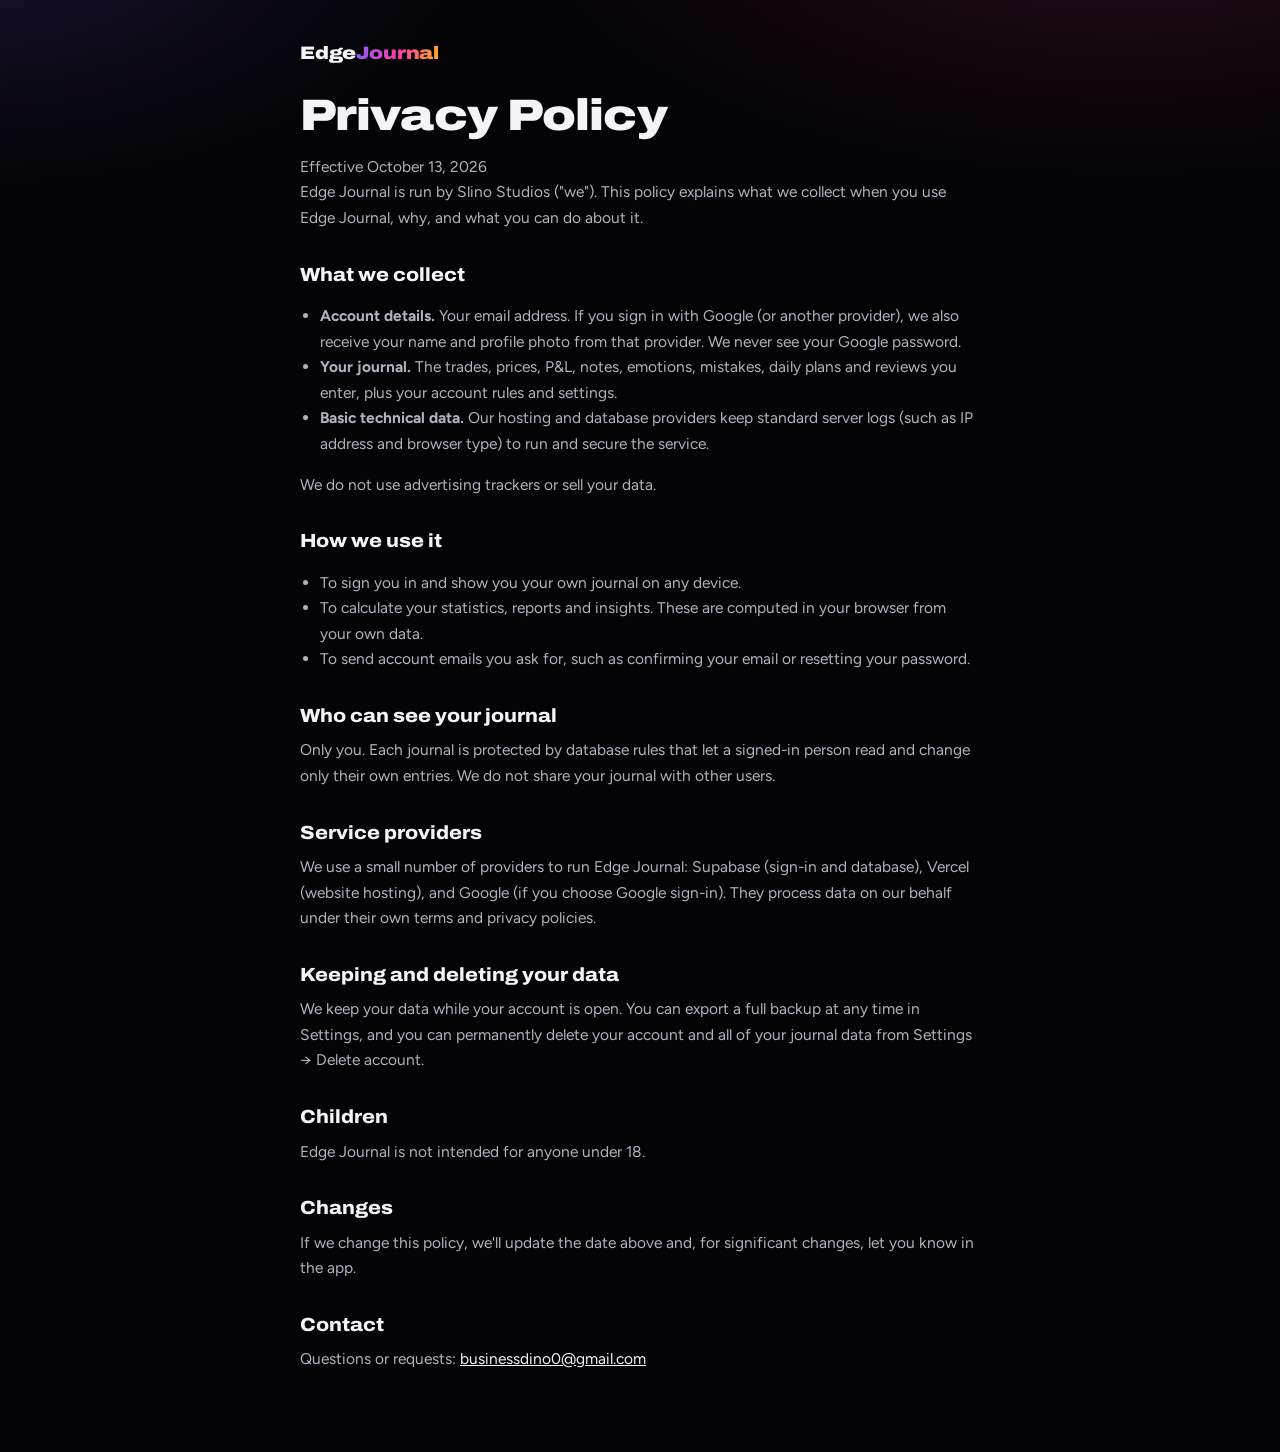
==== commit d42e9ff9: "Add files via upload" ====
--- a/privacy.html
+++ b/privacy.html
@@ -23,7 +23,7 @@
   <h1>Privacy Policy</h1>
   <p class="hint">Effective October 13, 2026</p>
 
-  <p>Edge Journal is run by <span class="todo">[YOUR NAME OR BUSINESS]</span> ("we"). This policy explains what we collect when you use Edge Journal, why, and what you can do about it.</p>
+  <p>Edge Journal is run by Slino Studios ("we"). This policy explains what we collect when you use Edge Journal, why, and what you can do about it.</p>
 
   <h2>What we collect</h2>
   <ul>
@@ -56,7 +56,7 @@
   <p>If we change this policy, we'll update the date above and, for significant changes, let you know in the app.</p>
 
   <h2>Contact</h2>
-  <p>Questions or requests: <span class="todo">[CONTACT EMAIL]</span></p>
+  <p>Questions or requests: <a href="mailto:businessdino0@gmail.com">businessdino0@gmail.com</a></p>
 </main>
 </body>
 </html>
